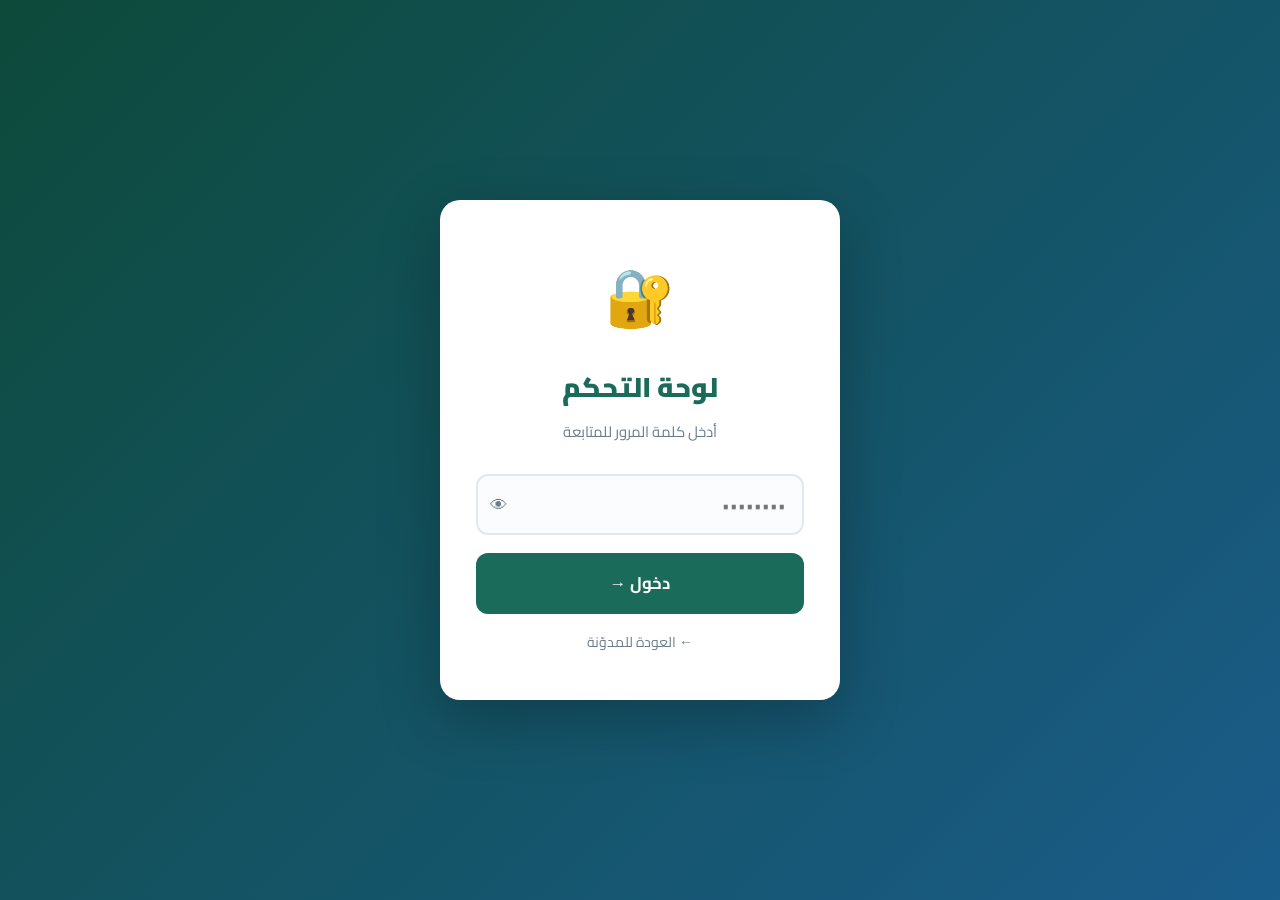
==== admin/index.html @ 7a1586ca "Add files via upload" ====
<!DOCTYPE html>
<html lang="ar" dir="rtl">
<head>
  <meta charset="UTF-8">
  <meta name="viewport" content="width=device-width,initial-scale=1">
  <title>لوحة التحكم — مدوّنتي</title>
  <link rel="stylesheet" href="../assets/style.css">
  <link rel="stylesheet" href="admin.css">
</head>
<body class="admin-body">

<!-- ══ LOGIN SCREEN ══════════════════════════════════════════════════════════ -->
<div class="login-screen" id="loginScreen">
  <div class="login-card">
    <div class="login-icon">🔐</div>
    <h2>لوحة التحكم</h2>
    <p>أدخل كلمة المرور للمتابعة</p>
    <div class="login-error" id="loginError"></div>
    <form onsubmit="doLogin(event)">
      <div class="input-wrap">
        <input type="password" id="passInput" placeholder="••••••••" autocomplete="current-password">
        <button type="button" class="eye-btn" onclick="togglePass()">👁</button>
      </div>
      <button type="submit" class="btn-login">دخول →</button>
    </form>
    <a href="../index.html" class="back-link">← العودة للمدوّنة</a>
  </div>
</div>

<!-- ══ DASHBOARD ═════════════════════════════════════════════════════════════ -->
<div class="dashboard" id="dashboard" style="display:none">

  <nav class="admin-nav">
    <a href="../index.html" class="logo">📝 مدوّنتي</a>
    <div class="admin-nav-center">لوحة التحكم</div>
    <div class="admin-nav-actions">
      <button class="btn-new" onclick="openModal()">+ مقال جديد</button>
      <button class="btn-logout" onclick="doLogout()">خروج 🚪</button>
    </div>
  </nav>

  <div class="admin-container">

    <!-- Stats -->
    <div class="stats-row" id="statsRow"></div>

    <!-- Search -->
    <div class="admin-toolbar">
      <input type="text" id="adminSearch" placeholder="🔍 ابحث في المقالات..."
             oninput="renderTable()" class="admin-search">
      <select id="tagFilter" onchange="renderTable()" class="admin-select">
        <option value="">كل الوسوم</option>
      </select>
    </div>

    <!-- Table -->
    <div class="table-wrap">
      <table class="posts-table">
        <thead>
          <tr>
            <th>المقال</th>
            <th>الوسوم</th>
            <th>التاريخ</th>
            <th>وقت القراءة</th>
            <th>إجراءات</th>
          </tr>
        </thead>
        <tbody id="postsTableBody"></tbody>
      </table>
    </div>

    <!-- Export section -->
    <div class="export-section">
      <h3>📤 تصدير للنشر على GitHub</h3>
      <p>بعد إضافة أو تعديل المقالات، اضغط لتنزيل الملفات المحدّثة ورفعها على GitHub.</p>
      <div class="export-btns">
        <button class="btn-export" onclick="exportPostsJS()">
          ⬇️ تنزيل posts.js
        </button>
        <button class="btn-export secondary" onclick="exportAllHTML()">
          ⬇️ تنزيل جميع صفحات المقالات (HTML)
        </button>
      </div>
      <div class="export-hint">
        💡 <strong>posts.js</strong> → ضعه في <code>assets/</code> | 
        <strong>ملفات HTML</strong> → ضعها في مجلد <code>posts/</code>
      </div>
    </div>

  </div>
</div>

<!-- ══ MODAL: ADD / EDIT ══════════════════════════════════════════════════════ -->
<div class="modal-overlay" id="modalOverlay" onclick="closeModalOutside(event)">
  <div class="modal" id="modal">
    <div class="modal-header">
      <h2 id="modalTitle">مقال جديد</h2>
      <button class="modal-close" onclick="closeModal()">✕</button>
    </div>
    <div class="modal-body">
      <input type="hidden" id="editSlug">

      <div class="form-row">
        <div class="form-group full">
          <label>عنوان المقال <span class="req">*</span></label>
          <input type="text" id="fTitle" placeholder="اكتب عنواناً جذاباً...">
        </div>
      </div>

      <div class="form-row two-col">
        <div class="form-group">
          <label>Slug (رابط المقال) <span class="req">*</span></label>
          <input type="text" id="fSlug" placeholder="my-post-slug" dir="ltr">
          <small>أحرف إنجليزية وشرطات فقط</small>
        </div>
        <div class="form-group">
          <label>الكاتب</label>
          <input type="text" id="fAuthor" placeholder="اسم الكاتب">
        </div>
      </div>

      <div class="form-row two-col">
        <div class="form-group">
          <label>التاريخ <span class="req">*</span></label>
          <input type="date" id="fDate" dir="ltr">
        </div>
        <div class="form-group">
          <label>وقت القراءة (دقائق)</label>
          <input type="number" id="fReadTime" min="1" max="60" value="5" dir="ltr">
        </div>
      </div>

      <div class="form-row two-col">
        <div class="form-group">
          <label>الوسوم (افصل بفاصلة)</label>
          <input type="text" id="fTags" placeholder="تقنية, PHP, تطوير">
        </div>
        <div class="form-group">
          <label>الإيموجي</label>
          <input type="text" id="fEmoji" placeholder="🚀" maxlength="4">
        </div>
      </div>

      <div class="form-row">
        <div class="form-group full">
          <label>مقتطف المقال <span class="req">*</span></label>
          <textarea id="fExcerpt" rows="2" placeholder="وصف مختصر يظهر في بطاقة المقال..."></textarea>
        </div>
      </div>

      <div class="form-row">
        <div class="form-group full">
          <label>محتوى المقال (HTML) <span class="req">*</span></label>
          <div class="editor-toolbar">
            <button type="button" onclick="ins('h2')">H2</button>
            <button type="button" onclick="ins('h3')">H3</button>
            <button type="button" onclick="ins('p')">فقرة</button>
            <button type="button" onclick="ins('b')"><b>B</b></button>
            <button type="button" onclick="ins('code')">كود</button>
            <button type="button" onclick="ins('pre')">بلوك كود</button>
            <button type="button" onclick="ins('ul')">قائمة</button>
            <button type="button" onclick="ins('bq')">اقتباس</button>
            <button type="button" onclick="ins('a')">رابط</button>
            <button type="button" onclick="togglePreview()">👁 معاينة</button>
          </div>
          <div class="editor-split" id="editorSplit">
            <textarea id="fContent" rows="14"
              placeholder="<h2>عنوان</h2>&#10;<p>نص الفقرة...</p>"
              oninput="livePreview()"></textarea>
            <div class="preview-pane post-content" id="livePreviewPane" style="display:none"></div>
          </div>
        </div>
      </div>

    </div>
    <div class="modal-footer">
      <button class="btn-cancel" onclick="closeModal()">إلغاء</button>
      <button class="btn-save" onclick="savePost()">💾 حفظ المقال</button>
    </div>
  </div>
</div>

<!-- ══ DELETE CONFIRM ════════════════════════════════════════════════════════ -->
<div class="modal-overlay" id="deleteOverlay" onclick="closeDelete(event)">
  <div class="modal small-modal">
    <div class="modal-header">
      <h2>تأكيد الحذف</h2>
      <button class="modal-close" onclick="closeDelete()">✕</button>
    </div>
    <div class="modal-body" style="text-align:center;padding:2rem">
      <div style="font-size:3.5rem;margin-bottom:1rem">🗑️</div>
      <p>هل أنت متأكد من حذف المقال؟</p>
      <p id="deletePostTitle" style="font-weight:700;margin-top:.5rem;color:var(--primary)"></p>
      <p style="color:var(--muted);font-size:.9rem;margin-top:.5rem">لا يمكن التراجع عن هذا الإجراء</p>
    </div>
    <div class="modal-footer">
      <button class="btn-cancel" onclick="closeDelete()">إلغاء</button>
      <button class="btn-delete-confirm" onclick="confirmDelete()">نعم، احذف</button>
    </div>
  </div>
</div>

<!-- ══ CHANGE PASSWORD MODAL ════════════════════════════════════════════════ -->
<div class="modal-overlay" id="pwdOverlay" onclick="closePwdModal(event)">
  <div class="modal small-modal">
    <div class="modal-header">
      <h2>🔑 تغيير كلمة المرور</h2>
      <button class="modal-close" onclick="closePwdModal()">✕</button>
    </div>
    <div class="modal-body" style="padding:1.5rem">
      <div class="form-group full" style="margin-bottom:1.2rem">
        <label>كلمة المرور الجديدة</label>
        <div class="input-wrap">
          <input type="password" id="newPwd1" placeholder="••••••••">
          <button type="button" class="eye-btn" onclick="togglePwd('newPwd1')">👁</button>
        </div>
      </div>
      <div class="form-group full">
        <label>تأكيد كلمة المرور</label>
        <div class="input-wrap">
          <input type="password" id="newPwd2" placeholder="••••••••">
          <button type="button" class="eye-btn" onclick="togglePwd('newPwd2')">👁</button>
        </div>
      </div>
      <div class="login-error" id="pwdError" style="margin-top:1rem"></div>
    </div>
    <div class="modal-footer">
      <button class="btn-cancel" onclick="closePwdModal()">إلغاء</button>
      <button class="btn-save" onclick="changePwd()">💾 حفظ</button>
    </div>
  </div>
</div>

<script src="../assets/posts.js"></script>
<script src="admin.js"></script>
</body>
</html>
---- assets/style.css ----
@import url('https://fonts.googleapis.com/css2?family=Cairo:wght@300;400;600;700;900&family=Tajawal:wght@300;400;500;700&display=swap');

:root {
  --primary:    #1a6b5a;
  --primary-dk: #0d4a3a;
  --primary-lt: #e8f5f1;
  --accent:     #e8a04b;
  --accent-lt:  #fff8ef;
  --text:       #1e2a35;
  --muted:      #6b7c8d;
  --border:     #e2e8ef;
  --bg:         #f7f9fc;
  --card:       #ffffff;
  --radius:     16px;
  --shadow:     0 4px 24px rgba(0,0,0,.07);
  --shadow-lg:  0 12px 40px rgba(0,0,0,.12);
  --font:       'Cairo', 'Tajawal', sans-serif;
}

*, *::before, *::after { box-sizing:border-box; margin:0; padding:0; }
html { direction:rtl; scroll-behavior:smooth; }

body {
  font-family: var(--font);
  background: var(--bg);
  color: var(--text);
  line-height: 1.9;
  font-size: 17px;
}

/* ── NAV ── */
nav {
  background: var(--primary-dk);
  padding: 0 2rem;
  display: flex;
  align-items: center;
  justify-content: space-between;
  height: 66px;
  position: sticky; top:0; z-index:200;
  box-shadow: 0 2px 16px rgba(0,0,0,.2);
}
.logo {
  color:#fff; font-size:1.4rem; font-weight:900;
  text-decoration:none; letter-spacing:-.5px;
}
.nav-links a {
  color:rgba(255,255,255,.8); text-decoration:none;
  margin-right:1.5rem; font-size:.95rem;
  transition:color .2s;
}
.nav-links a:hover,
.nav-links a.active { color: var(--accent); }
.menu-btn {
  display:none; background:none; border:none;
  color:#fff; font-size:1.5rem; cursor:pointer;
}

/* ── MOBILE MENU ── */
.mobile-menu {
  display:none; flex-direction:column;
  background:var(--primary-dk); padding:1rem 2rem;
  position:sticky; top:66px; z-index:199;
}
.mobile-menu.open { display:flex; }
.mobile-menu a { color:rgba(255,255,255,.85); padding:.6rem 0; text-decoration:none; border-bottom:1px solid rgba(255,255,255,.1); }

@media(max-width:640px){
  .menu-btn { display:block; }
  .nav-links { display:none; }
}

/* ── HERO ── */
.hero {
  position:relative; overflow:hidden;
  background: linear-gradient(135deg, var(--primary-dk) 0%, #1a5c8a 100%);
  color:#fff; padding: 6rem 2rem 5rem;
  text-align:center;
}
.hero-inner { position:relative; z-index:2; }
.hero-badge {
  display:inline-block;
  background:rgba(255,255,255,.15);
  backdrop-filter:blur(8px);
  border:1px solid rgba(255,255,255,.25);
  padding:.35rem 1.1rem; border-radius:40px;
  font-size:.88rem; margin-bottom:1.25rem;
  letter-spacing:.5px;
}
.hero h1 { font-size:2.8rem; font-weight:900; margin-bottom:.75rem; line-height:1.3; }
.hero p  { font-size:1.15rem; opacity:.85; margin-bottom:2rem; }
.hero-search {
  max-width:480px; margin:0 auto;
  position:relative;
}
.hero-search input {
  width:100%; padding:1rem 1.5rem;
  border:none; border-radius:40px;
  font-family:var(--font); font-size:1rem;
  background:rgba(255,255,255,.95);
  color:var(--text); direction:rtl;
  box-shadow: 0 8px 32px rgba(0,0,0,.15);
  outline:none;
  transition: box-shadow .2s;
}
.hero-search input:focus { box-shadow: 0 8px 32px rgba(0,0,0,.25); }

/* animated bg shapes */
.hero-shapes .shape {
  position:absolute; border-radius:50%;
  background:rgba(255,255,255,.06);
  animation: float 8s ease-in-out infinite;
}
.shape.s1 { width:300px;height:300px; top:-80px; left:-60px; animation-delay:0s; }
.shape.s2 { width:200px;height:200px; bottom:-60px; right:10%; animation-delay:3s; }
.shape.s3 { width:150px;height:150px; top:30%; right:-40px; animation-delay:5s; }
@keyframes float {
  0%,100%{ transform:translateY(0) scale(1); }
  50%    { transform:translateY(-20px) scale(1.05); }
}

/* ── PAGE HERO ── */
.page-hero {
  background:linear-gradient(135deg, var(--primary-dk) 0%, #1a5c8a 100%);
  color:#fff; padding:3.5rem 2rem;
  text-align:center;
}
.page-hero h1 { font-size:2.2rem; font-weight:900; margin-bottom:.4rem; }
.page-hero p  { opacity:.8; }

/* ── CONTAINER ── */
.container { max-width:960px; margin:0 auto; padding:2.5rem 1.5rem; }

/* ── SECTION HEADER ── */
.section-header {
  display:flex; align-items:flex-start; flex-direction:column;
  gap:1rem; margin-bottom:2rem;
}
.section-header h2 { font-size:1.6rem; font-weight:900; color:var(--text); }

/* ── TAGS FILTER ── */
.tags-filter { display:flex; flex-wrap:wrap; gap:.5rem; }
.tag-btn {
  padding:.35rem 1rem; border-radius:30px;
  border:2px solid var(--border); background:var(--card);
  font-family:var(--font); font-size:.85rem;
  cursor:pointer; color:var(--muted);
  transition: all .2s;
}
.tag-btn:hover { border-color:var(--primary); color:var(--primary); }
.tag-btn.active { background:var(--primary); border-color:var(--primary); color:#fff; }

/* ── POSTS GRID ── */
.posts-grid {
  display:grid;
  grid-template-columns: repeat(auto-fill, minmax(290px, 1fr));
  gap:1.75rem;
}

/* ── CARD ── */
.card {
  background:var(--card); border-radius:var(--radius);
  box-shadow:var(--shadow); overflow:hidden;
  display:flex; flex-direction:column;
  transition: transform .28s, box-shadow .28s;
  border:1px solid var(--border);
}
.card:hover { transform:translateY(-6px); box-shadow:var(--shadow-lg); }
.card-emoji {
  font-size:3.5rem; padding:1.75rem;
  background:linear-gradient(135deg, var(--primary-lt), #ddf0ff);
  text-align:center;
}
.card-body { padding:1.4rem; flex:1; display:flex; flex-direction:column; }
.card-tags { display:flex; flex-wrap:wrap; gap:.4rem; margin-bottom:.75rem; }
.tag {
  background:var(--primary-lt); color:var(--primary);
  padding:.18rem .65rem; border-radius:20px;
  font-size:.78rem; font-weight:600;
}
.card h2 { font-size:1.15rem; font-weight:700; margin-bottom:.6rem; line-height:1.5; }
.card h2 a { color:var(--text); text-decoration:none; }
.card h2 a:hover { color:var(--primary); }
.excerpt { color:var(--muted); font-size:.9rem; flex:1; line-height:1.7; }
.card-footer {
  display:flex; align-items:center; justify-content:space-between;
  margin-top:1.1rem; padding-top:1rem;
  border-top:1px solid var(--border);
}
.card-meta { display:flex; flex-direction:column; gap:.2rem; font-size:.78rem; color:var(--muted); }
.read-more {
  display:inline-block; padding:.45rem 1.1rem;
  background:var(--primary); color:#fff;
  border-radius:30px; text-decoration:none;
  font-size:.85rem; font-weight:700;
  transition:background .2s;
  white-space:nowrap;
}
.read-more:hover { background:var(--primary-dk); }

/* ── NO RESULTS ── */
.no-results { text-align:center; padding:4rem 2rem; color:var(--muted); }
.no-results span { font-size:3rem; display:block; margin-bottom:.75rem; }

/* ── ABOUT PAGE ── */
.about-card {
  background:var(--card); border-radius:var(--radius);
  padding:2.5rem; box-shadow:var(--shadow); text-align:center;
}
.about-avatar { font-size:5rem; margin-bottom:1rem; }
.about-card h2 { font-size:1.6rem; margin-bottom:.75rem; }
.about-card p  { color:var(--muted); max-width:500px; margin:0 auto 1.5rem; }
.about-stats { display:grid; grid-template-columns:repeat(3,1fr); gap:1rem; margin-top:1.5rem; }
.stat { background:var(--bg); border-radius:12px; padding:1rem; }
.stat .num { display:block; font-size:1.8rem; font-weight:900; color:var(--primary); }
.btn-primary {
  display:inline-block; padding:.8rem 2rem;
  background:var(--primary); color:#fff;
  border-radius:30px; text-decoration:none;
  font-weight:700; font-size:1rem;
  transition:background .2s;
}
.btn-primary:hover { background:var(--primary-dk); }

/* ── ARCHIVE ── */
.archive-year { margin-bottom:2.5rem; }
.archive-year h2 {
  font-size:1.5rem; font-weight:900; color:var(--primary);
  padding-bottom:.5rem; border-bottom:2px solid var(--primary-lt);
  margin-bottom:1rem;
}
.archive-list { list-style:none; }
.archive-list li {
  display:flex; align-items:center; gap:1rem;
  padding:.85rem 1.25rem; border-radius:10px;
  transition:background .2s;
}
.archive-list li:hover { background:var(--primary-lt); }
.arch-date { color:var(--muted); font-size:.85rem; min-width:140px; }
.archive-list a { color:var(--text); text-decoration:none; flex:1; font-weight:600; }
.archive-list a:hover { color:var(--primary); }
.arch-tag {
  background:var(--primary-lt); color:var(--primary);
  padding:.15rem .65rem; border-radius:20px; font-size:.78rem;
}

/* ── POST PAGE ── */
.post-hero {
  background:linear-gradient(135deg, var(--primary-dk), #1a5c8a);
  color:#fff; padding:4rem 2rem 3rem;
  text-align:right;
}
.post-hero-inner { max-width:760px; margin:0 auto; }
.post-hero .post-tags { margin-bottom:1rem; display:flex; gap:.5rem; flex-wrap:wrap; }
.post-hero .tag { background:rgba(255,255,255,.2); color:#fff; }
.post-hero h1 { font-size:2.2rem; font-weight:900; line-height:1.4; margin-bottom:1rem; }
.post-hero .post-meta { display:flex; gap:1.25rem; opacity:.8; font-size:.9rem; flex-wrap:wrap; }

.post-content {
  background:var(--card); border-radius:var(--radius);
  padding:2.5rem; box-shadow:var(--shadow);
  direction:rtl; text-align:right;
  max-width:760px; margin:2rem auto;
}
.post-content h1,.post-content h2,.post-content h3 {
  color:var(--primary); margin:2rem 0 .75rem; line-height:1.4;
}
.post-content h1 { font-size:1.9rem; border-bottom:2px solid var(--primary-lt); padding-bottom:.4rem; }
.post-content h2 { font-size:1.5rem; }
.post-content h3 { font-size:1.2rem; }
.post-content p  { margin-bottom:1.2rem; }
.post-content a  { color:var(--primary); }
.post-content ul,.post-content ol { margin:1rem 0 1.2rem 0; padding-right:1.5rem; }
.post-content li { margin-bottom:.45rem; }
.post-content blockquote {
  border-right:4px solid var(--accent); border-left:none;
  margin:1.5rem 0; padding:1rem 1.25rem;
  background:var(--accent-lt); border-radius:0 10px 10px 0;
  color:var(--muted); font-style:italic;
}
.post-content code {
  background:#f0f4f8; padding:.15rem .45rem;
  border-radius:5px; font-size:.88rem;
  font-family:'Courier New',monospace;
  direction:ltr; unicode-bidi:embed;
}
.post-content pre {
  background:#1e2a35; color:#e8f5f1;
  padding:1.5rem; border-radius:var(--radius);
  overflow-x:auto; direction:ltr; text-align:left;
  margin:1.5rem 0; font-size:.9rem;
}
.post-content pre code { background:none; color:inherit; padding:0; }
.post-content table { width:100%; border-collapse:collapse; margin:1.5rem 0; }
.post-content th { background:var(--primary); color:#fff; padding:.75rem 1rem; text-align:right; }
.post-content td { padding:.65rem 1rem; border-bottom:1px solid var(--border); }
.post-content tr:hover td { background:var(--primary-lt); }
.post-content img { max-width:100%; border-radius:10px; margin:1rem 0; }
.post-content hr { border:none; border-top:2px solid var(--border); margin:2rem 0; }

.post-nav {
  max-width:760px; margin:0 auto 2rem;
  display:flex; justify-content:space-between; flex-wrap:wrap; gap:1rem;
}
.post-nav a {
  color:var(--primary); text-decoration:none;
  font-weight:600; font-size:.95rem;
}

/* ── FOOTER ── */
footer {
  background:var(--primary-dk); color:rgba(255,255,255,.75);
  padding:2.5rem 2rem; text-align:center;
  margin-top:4rem;
}
.footer-inner { max-width:960px; margin:0 auto; }
.footer-logo { font-size:1.4rem; font-weight:900; color:#fff; margin-bottom:.5rem; }
.footer-links { display:flex; justify-content:center; gap:1.5rem; margin:1rem 0; }
.footer-links a { color:rgba(255,255,255,.7); text-decoration:none; }
.footer-links a:hover { color:var(--accent); }
.copy { font-size:.85rem; margin-top:.5rem; opacity:.6; }
---- admin/admin.css ----
@import url('https://fonts.googleapis.com/css2?family=Cairo:wght@300;400;600;700;900&display=swap');

:root {
  --primary:#1a6b5a; --primary-dk:#0d4a3a; --primary-lt:#e8f5f1;
  --accent:#e8a04b;  --text:#1e2a35; --muted:#6b7c8d;
  --border:#e2e8ef;  --bg:#f0f4f8;   --card:#fff;
  --danger:#e74c3c;  --danger-lt:#fdecea;
  --radius:14px; --shadow:0 4px 24px rgba(0,0,0,.08);
  --font:'Cairo',sans-serif;
}
*,*::before,*::after{box-sizing:border-box;margin:0;padding:0}
html{direction:rtl}
body{font-family:var(--font);background:var(--bg);color:var(--text);font-size:16px}

/* ── LOGIN ── */
.login-screen{
  min-height:100vh;display:flex;align-items:center;justify-content:center;
  background:linear-gradient(135deg,var(--primary-dk) 0%,#1a5c8a 100%);
}
.login-card{
  background:var(--card);border-radius:20px;padding:2.75rem 2.25rem;
  width:100%;max-width:400px;text-align:center;
  box-shadow:0 20px 60px rgba(0,0,0,.25);
}
.login-icon{font-size:3.5rem;margin-bottom:.75rem}
.login-card h2{font-size:1.7rem;font-weight:900;color:var(--primary);margin-bottom:.25rem}
.login-card p{color:var(--muted);font-size:.93rem;margin-bottom:1.75rem}
.input-wrap{position:relative;margin-bottom:1.1rem}
.input-wrap input{
  width:100%;padding:.85rem 1rem;
  border:2px solid var(--border);border-radius:12px;
  font-family:var(--font);font-size:1rem;direction:rtl;
  background:#fafcfe;transition:border-color .2s;
}
.input-wrap input:focus{border-color:var(--primary);outline:none}
.eye-btn{
  position:absolute;left:.9rem;top:50%;transform:translateY(-50%);
  background:none;border:none;cursor:pointer;font-size:1.1rem;color:var(--muted)
}
.btn-login{
  width:100%;padding:.9rem;background:var(--primary);color:#fff;
  border:none;border-radius:12px;font-family:var(--font);
  font-size:1.05rem;font-weight:700;cursor:pointer;
  transition:background .2s;margin-bottom:.75rem;
}
.btn-login:hover{background:var(--primary-dk)}
.back-link{color:var(--muted);font-size:.88rem;text-decoration:none}
.back-link:hover{color:var(--primary)}
.login-error{
  background:var(--danger-lt);color:var(--danger);
  padding:.6rem 1rem;border-radius:8px;font-size:.88rem;
  margin-bottom:1rem;display:none;
}
.login-error.show{display:block}

/* ── ADMIN NAV ── */
.admin-nav{
  background:var(--primary-dk);padding:0 2rem;
  display:flex;align-items:center;justify-content:space-between;
  height:64px;position:sticky;top:0;z-index:100;
  box-shadow:0 2px 16px rgba(0,0,0,.2);
}
.admin-nav .logo{color:#fff;font-size:1.35rem;font-weight:900;text-decoration:none}
.admin-nav-center{color:rgba(255,255,255,.6);font-size:.9rem}
.admin-nav-actions{display:flex;gap:.75rem;align-items:center}
.btn-new{
  background:var(--accent);color:#fff;border:none;
  padding:.5rem 1.25rem;border-radius:30px;
  font-family:var(--font);font-size:.9rem;font-weight:700;cursor:pointer;
  transition:background .2s;
}
.btn-new:hover{background:#d4903d}
.btn-logout{
  background:rgba(255,255,255,.12);color:rgba(255,255,255,.8);
  border:1px solid rgba(255,255,255,.2);
  padding:.5rem 1.1rem;border-radius:30px;
  font-family:var(--font);font-size:.88rem;cursor:pointer;
  transition:all .2s;
}
.btn-logout:hover{background:rgba(255,255,255,.2)}

/* ── CONTAINER ── */
.admin-container{max-width:1100px;margin:0 auto;padding:2rem 1.5rem}

/* ── STATS ── */
.stats-row{display:grid;grid-template-columns:repeat(4,1fr);gap:1rem;margin-bottom:2rem}
.stat-card{
  background:var(--card);border-radius:var(--radius);padding:1.4rem;
  box-shadow:var(--shadow);text-align:center;
}
.stat-card .ico{font-size:2rem;margin-bottom:.4rem}
.stat-card .num{font-size:2.2rem;font-weight:900;color:var(--primary);line-height:1}
.stat-card .lbl{color:var(--muted);font-size:.85rem;margin-top:.3rem}

/* ── TOOLBAR ── */
.admin-toolbar{display:flex;gap:1rem;margin-bottom:1.5rem;flex-wrap:wrap}
.admin-search,.admin-select{
  padding:.7rem 1rem;border:2px solid var(--border);border-radius:10px;
  font-family:var(--font);font-size:.95rem;background:var(--card);
  direction:rtl;flex:1;min-width:180px;transition:border-color .2s;
}
.admin-search:focus,.admin-select:focus{border-color:var(--primary);outline:none}

/* ── TABLE ── */
.table-wrap{background:var(--card);border-radius:var(--radius);box-shadow:var(--shadow);overflow:hidden;margin-bottom:2rem}
.posts-table{width:100%;border-collapse:collapse}
.posts-table th{
  background:var(--primary);color:#fff;
  padding:.9rem 1.25rem;text-align:right;font-size:.9rem;font-weight:700;
}
.posts-table td{padding:.85rem 1.25rem;border-bottom:1px solid var(--border);vertical-align:middle}
.posts-table tr:last-child td{border:none}
.posts-table tr:hover td{background:var(--primary-lt)}
.post-title-cell{font-weight:700;font-size:.98rem}
.post-excerpt-cell{color:var(--muted);font-size:.82rem;margin-top:.2rem}
.tag-chip{
  display:inline-block;background:var(--primary-lt);color:var(--primary);
  padding:.18rem .6rem;border-radius:20px;font-size:.77rem;font-weight:600;margin:.1rem .1rem;
}
.btn-edit,.btn-del,.btn-view{
  padding:.38rem .85rem;border-radius:8px;border:none;
  font-family:var(--font);font-size:.82rem;cursor:pointer;font-weight:600;
  transition:all .2s;
}
.btn-edit{background:var(--primary-lt);color:var(--primary)}
.btn-edit:hover{background:var(--primary);color:#fff}
.btn-del{background:var(--danger-lt);color:var(--danger)}
.btn-del:hover{background:var(--danger);color:#fff}
.btn-view{background:#e8f0fe;color:#1a6b8a}
.btn-view:hover{background:#1a6b8a;color:#fff}
.actions-cell{display:flex;gap:.5rem;flex-wrap:wrap}
.empty-table{text-align:center;padding:3rem;color:var(--muted)}
.empty-table span{font-size:2.5rem;display:block;margin-bottom:.5rem}

/* ── EXPORT ── */
.export-section{
  background:var(--card);border-radius:var(--radius);
  padding:1.75rem;box-shadow:var(--shadow);
}
.export-section h3{font-size:1.1rem;margin-bottom:.4rem}
.export-section p{color:var(--muted);font-size:.9rem;margin-bottom:1.25rem}
.export-btns{display:flex;gap:1rem;flex-wrap:wrap;margin-bottom:1rem}
.btn-export{
  padding:.75rem 1.5rem;background:var(--primary);color:#fff;
  border:none;border-radius:10px;font-family:var(--font);
  font-size:.95rem;font-weight:700;cursor:pointer;transition:background .2s;
}
.btn-export:hover{background:var(--primary-dk)}
.btn-export.secondary{background:#f0f4f8;color:var(--text)}
.btn-export.secondary:hover{background:var(--border)}
.export-hint{
  background:var(--primary-lt);color:var(--primary);
  padding:.75rem 1rem;border-radius:8px;font-size:.88rem;
}
.export-hint code{
  background:rgba(26,107,90,.15);padding:.1rem .4rem;border-radius:4px;
  font-size:.85rem;
}

/* ── MODAL ── */
.modal-overlay{
  position:fixed;inset:0;background:rgba(0,0,0,.55);
  backdrop-filter:blur(4px);z-index:1000;
  display:none;align-items:center;justify-content:center;padding:1rem;
}
.modal-overlay.open{display:flex}
.modal{
  background:var(--card);border-radius:20px;width:100%;max-width:780px;
  max-height:92vh;overflow-y:auto;box-shadow:0 20px 60px rgba(0,0,0,.25);
  display:flex;flex-direction:column;
}
.small-modal{max-width:440px}
.modal-header{
  display:flex;align-items:center;justify-content:space-between;
  padding:1.5rem 1.75rem;border-bottom:1px solid var(--border);
  position:sticky;top:0;background:var(--card);z-index:2;
}
.modal-header h2{font-size:1.25rem;font-weight:900}
.modal-close{
  background:var(--bg);border:none;border-radius:50%;
  width:34px;height:34px;cursor:pointer;font-size:1rem;
  transition:background .2s;
}
.modal-close:hover{background:var(--border)}
.modal-body{padding:1.5rem 1.75rem;flex:1}
.modal-footer{
  display:flex;justify-content:flex-start;gap:.75rem;
  padding:1.25rem 1.75rem;border-top:1px solid var(--border);
  position:sticky;bottom:0;background:var(--card);
}
.btn-cancel{
  padding:.7rem 1.5rem;background:var(--bg);color:var(--muted);
  border:2px solid var(--border);border-radius:10px;
  font-family:var(--font);font-size:.95rem;cursor:pointer;transition:all .2s;
}
.btn-cancel:hover{background:var(--border)}
.btn-save{
  padding:.7rem 1.75rem;background:var(--primary);color:#fff;
  border:none;border-radius:10px;font-family:var(--font);
  font-size:.95rem;font-weight:700;cursor:pointer;transition:background .2s;
}
.btn-save:hover{background:var(--primary-dk)}
.btn-delete-confirm{
  padding:.7rem 1.75rem;background:var(--danger);color:#fff;
  border:none;border-radius:10px;font-family:var(--font);
  font-size:.95rem;font-weight:700;cursor:pointer;
}

/* ── FORM ── */
.form-row{margin-bottom:1.1rem}
.form-row.two-col{display:grid;grid-template-columns:1fr 1fr;gap:1rem}
.form-group label{display:block;font-weight:600;font-size:.9rem;margin-bottom:.35rem}
.form-group input,.form-group textarea,.form-group select{
  width:100%;padding:.7rem 1rem;
  border:2px solid var(--border);border-radius:10px;
  font-family:var(--font);font-size:.95rem;direction:rtl;
  background:#fafcfe;transition:border-color .2s;resize:vertical;
}
.form-group input:focus,.form-group textarea:focus{border-color:var(--primary);outline:none}
.form-group input[dir=ltr],.form-group input[type=date],.form-group input[type=number]{direction:ltr;text-align:left}
.form-group small{color:var(--muted);font-size:.8rem;margin-top:.25rem;display:block}
.req{color:var(--danger)}
.full{grid-column:1/-1}

/* ── EDITOR ── */
.editor-toolbar{
  display:flex;flex-wrap:wrap;gap:.4rem;
  padding:.6rem;background:var(--bg);
  border:2px solid var(--border);border-bottom:none;
  border-radius:10px 10px 0 0;
}
.editor-toolbar button{
  padding:.3rem .7rem;background:var(--card);
  border:1px solid var(--border);border-radius:6px;
  font-family:var(--font);font-size:.82rem;cursor:pointer;
  transition:all .2s;
}
.editor-toolbar button:hover{background:var(--primary);color:#fff;border-color:var(--primary)}
.editor-split{display:flex;gap:0}
.editor-split textarea{
  flex:1;border-radius:0 0 10px 10px;border-top:none;
  min-height:260px;font-family:monospace;font-size:.9rem;
  direction:ltr;text-align:left;padding:1rem;
}
.preview-pane{
  flex:1;border:2px solid var(--border);border-right:none;
  border-radius:0 0 0 10px;padding:1rem;overflow-y:auto;
  min-height:260px;font-size:.92rem;
}

/* ── TOAST ── */
.toast{
  position:fixed;bottom:2rem;left:50%;transform:translateX(-50%) translateY(80px);
  background:var(--primary-dk);color:#fff;
  padding:.85rem 2rem;border-radius:40px;font-size:.95rem;
  box-shadow:0 8px 32px rgba(0,0,0,.2);z-index:9999;
  transition:transform .35s cubic-bezier(.34,1.56,.64,1);
  pointer-events:none;white-space:nowrap;
}
.toast.show{transform:translateX(-50%) translateY(0)}

@media(max-width:640px){
  .form-row.two-col{grid-template-columns:1fr}
  .stats-row{grid-template-columns:repeat(2,1fr)}
  .admin-nav-center{display:none}
}
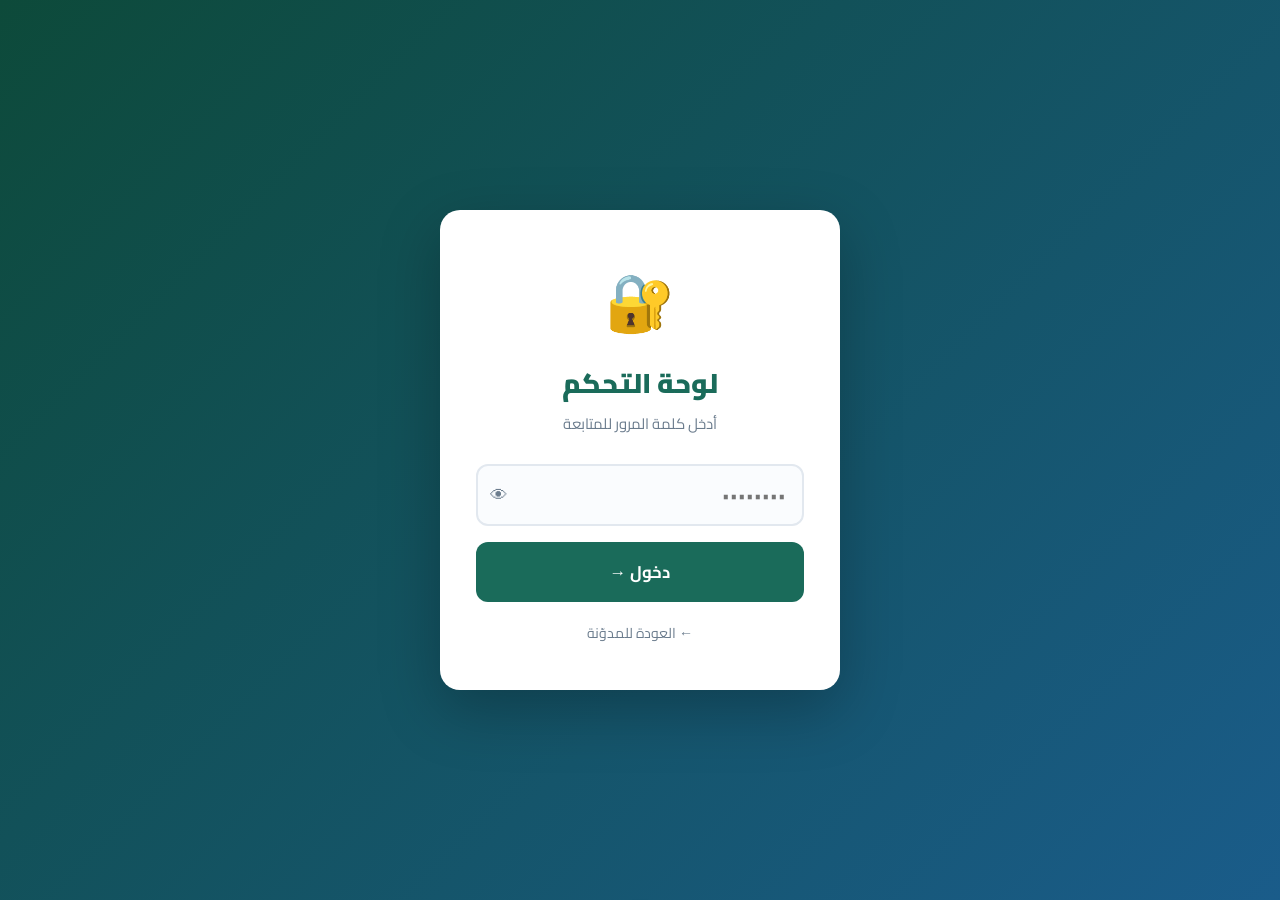
==== commit b3f880b1: "Add files via upload" ====
--- a/admin/index.html
+++ b/admin/index.html
@@ -3,36 +3,33 @@
 <head>
   <meta charset="UTF-8">
   <meta name="viewport" content="width=device-width,initial-scale=1">
-  <title>لوحة التحكم — مدوّنتي</title>
-  <link rel="stylesheet" href="../assets/style.css">
+  <title>لوحة التحكم</title>
   <link rel="stylesheet" href="admin.css">
 </head>
 <body class="admin-body">
 
-<!-- ══ LOGIN SCREEN ══════════════════════════════════════════════════════════ -->
+<!-- LOGIN -->
 <div class="login-screen" id="loginScreen">
   <div class="login-card">
     <div class="login-icon">🔐</div>
     <h2>لوحة التحكم</h2>
     <p>أدخل كلمة المرور للمتابعة</p>
     <div class="login-error" id="loginError"></div>
-    <form onsubmit="doLogin(event)">
-      <div class="input-wrap">
-        <input type="password" id="passInput" placeholder="••••••••" autocomplete="current-password">
-        <button type="button" class="eye-btn" onclick="togglePass()">👁</button>
-      </div>
-      <button type="submit" class="btn-login">دخول →</button>
-    </form>
+    <div class="input-wrap">
+      <input type="password" id="passInput" placeholder="••••••••" autocomplete="off">
+      <button type="button" class="eye-btn" onclick="togglePass()">👁</button>
+    </div>
+    <button class="btn-login" onclick="doLogin()">دخول →</button>
     <a href="../index.html" class="back-link">← العودة للمدوّنة</a>
   </div>
 </div>
 
-<!-- ══ DASHBOARD ═════════════════════════════════════════════════════════════ -->
+<!-- DASHBOARD -->
 <div class="dashboard" id="dashboard" style="display:none">
 
   <nav class="admin-nav">
     <a href="../index.html" class="logo">📝 مدوّنتي</a>
-    <div class="admin-nav-center">لوحة التحكم</div>
+    <span class="admin-nav-center">لوحة التحكم</span>
     <div class="admin-nav-actions">
       <button class="btn-new" onclick="openModal()">+ مقال جديد</button>
       <button class="btn-logout" onclick="doLogout()">خروج 🚪</button>
@@ -40,58 +37,43 @@
   </nav>
 
   <div class="admin-container">
-
-    <!-- Stats -->
     <div class="stats-row" id="statsRow"></div>
 
-    <!-- Search -->
     <div class="admin-toolbar">
-      <input type="text" id="adminSearch" placeholder="🔍 ابحث في المقالات..."
-             oninput="renderTable()" class="admin-search">
+      <input type="text" id="adminSearch" placeholder="🔍 ابحث في المقالات..." oninput="renderTable()" class="admin-search">
       <select id="tagFilter" onchange="renderTable()" class="admin-select">
         <option value="">كل الوسوم</option>
       </select>
     </div>
 
-    <!-- Table -->
     <div class="table-wrap">
       <table class="posts-table">
         <thead>
           <tr>
-            <th>المقال</th>
-            <th>الوسوم</th>
-            <th>التاريخ</th>
-            <th>وقت القراءة</th>
-            <th>إجراءات</th>
+            <th>المقال</th><th>الوسوم</th><th>التاريخ</th><th>إجراءات</th>
           </tr>
         </thead>
         <tbody id="postsTableBody"></tbody>
       </table>
     </div>
 
-    <!-- Export section -->
     <div class="export-section">
       <h3>📤 تصدير للنشر على GitHub</h3>
-      <p>بعد إضافة أو تعديل المقالات، اضغط لتنزيل الملفات المحدّثة ورفعها على GitHub.</p>
+      <p>بعد التعديل، نزّل الملفات وارفعها على GitHub.</p>
       <div class="export-btns">
-        <button class="btn-export" onclick="exportPostsJS()">
-          ⬇️ تنزيل posts.js
-        </button>
-        <button class="btn-export secondary" onclick="exportAllHTML()">
-          ⬇️ تنزيل جميع صفحات المقالات (HTML)
-        </button>
+        <button class="btn-export" onclick="exportPostsJS()">⬇️ تنزيل posts.js</button>
+        <button class="btn-export secondary" onclick="exportAllHTML()">⬇️ تنزيل صفحات المقالات (HTML)</button>
       </div>
       <div class="export-hint">
-        💡 <strong>posts.js</strong> → ضعه في <code>assets/</code> | 
-        <strong>ملفات HTML</strong> → ضعها في مجلد <code>posts/</code>
-      </div>
-    </div>
-
-  </div>
-</div>
-
-<!-- ══ MODAL: ADD / EDIT ══════════════════════════════════════════════════════ -->
-<div class="modal-overlay" id="modalOverlay" onclick="closeModalOutside(event)">
+        💡 <strong>posts.js</strong> → <code>assets/posts.js</code> &nbsp;|&nbsp;
+           <strong>ملفات HTML</strong> → <code>posts/</code>
+      </div>
+    </div>
+  </div>
+</div>
+
+<!-- MODAL: ADD / EDIT -->
+<div class="modal-overlay" id="modalOverlay">
   <div class="modal" id="modal">
     <div class="modal-header">
       <h2 id="modalTitle">مقال جديد</h2>
@@ -100,22 +82,20 @@
     <div class="modal-body">
       <input type="hidden" id="editSlug">
 
-      <div class="form-row">
-        <div class="form-group full">
-          <label>عنوان المقال <span class="req">*</span></label>
-          <input type="text" id="fTitle" placeholder="اكتب عنواناً جذاباً...">
-        </div>
+      <div class="form-group">
+        <label>عنوان المقال <span class="req">*</span></label>
+        <input type="text" id="fTitle" placeholder="اكتب عنواناً جذاباً..." oninput="autoSlug()">
       </div>
 
       <div class="form-row two-col">
         <div class="form-group">
           <label>Slug (رابط المقال) <span class="req">*</span></label>
-          <input type="text" id="fSlug" placeholder="my-post-slug" dir="ltr">
-          <small>أحرف إنجليزية وشرطات فقط</small>
+          <input type="text" id="fSlug" placeholder="my-post-slug" dir="ltr" oninput="this.dataset.manual=1">
+          <small>أحرف إنجليزية وأرقام وشرطات فقط</small>
         </div>
         <div class="form-group">
           <label>الكاتب</label>
-          <input type="text" id="fAuthor" placeholder="اسم الكاتب">
+          <input type="text" id="fAuthor" value="صاحب المدوّنة">
         </div>
       </div>
 
@@ -126,7 +106,7 @@
         </div>
         <div class="form-group">
           <label>وقت القراءة (دقائق)</label>
-          <input type="number" id="fReadTime" min="1" max="60" value="5" dir="ltr">
+          <input type="number" id="fReadTime" value="5" min="1" dir="ltr">
         </div>
       </div>
 
@@ -137,41 +117,35 @@
         </div>
         <div class="form-group">
           <label>الإيموجي</label>
-          <input type="text" id="fEmoji" placeholder="🚀" maxlength="4">
-        </div>
-      </div>
-
-      <div class="form-row">
-        <div class="form-group full">
-          <label>مقتطف المقال <span class="req">*</span></label>
-          <textarea id="fExcerpt" rows="2" placeholder="وصف مختصر يظهر في بطاقة المقال..."></textarea>
-        </div>
-      </div>
-
-      <div class="form-row">
-        <div class="form-group full">
-          <label>محتوى المقال (HTML) <span class="req">*</span></label>
-          <div class="editor-toolbar">
-            <button type="button" onclick="ins('h2')">H2</button>
-            <button type="button" onclick="ins('h3')">H3</button>
-            <button type="button" onclick="ins('p')">فقرة</button>
-            <button type="button" onclick="ins('b')"><b>B</b></button>
-            <button type="button" onclick="ins('code')">كود</button>
-            <button type="button" onclick="ins('pre')">بلوك كود</button>
-            <button type="button" onclick="ins('ul')">قائمة</button>
-            <button type="button" onclick="ins('bq')">اقتباس</button>
-            <button type="button" onclick="ins('a')">رابط</button>
-            <button type="button" onclick="togglePreview()">👁 معاينة</button>
-          </div>
-          <div class="editor-split" id="editorSplit">
-            <textarea id="fContent" rows="14"
-              placeholder="<h2>عنوان</h2>&#10;<p>نص الفقرة...</p>"
-              oninput="livePreview()"></textarea>
-            <div class="preview-pane post-content" id="livePreviewPane" style="display:none"></div>
-          </div>
-        </div>
-      </div>
-
+          <input type="text" id="fEmoji" placeholder="🚀" value="📄">
+        </div>
+      </div>
+
+      <div class="form-group">
+        <label>مقتطف قصير <span class="req">*</span></label>
+        <textarea id="fExcerpt" rows="2" placeholder="وصف مختصر يظهر في بطاقة المقال..."></textarea>
+      </div>
+
+      <div class="form-group">
+        <label>محتوى المقال (HTML) <span class="req">*</span></label>
+        <div class="editor-toolbar">
+          <button type="button" onclick="ins('h2')">H2</button>
+          <button type="button" onclick="ins('h3')">H3</button>
+          <button type="button" onclick="ins('p')">فقرة</button>
+          <button type="button" onclick="ins('b')"><b>B</b></button>
+          <button type="button" onclick="ins('code')">كود</button>
+          <button type="button" onclick="ins('pre')">بلوك كود</button>
+          <button type="button" onclick="ins('ul')">قائمة</button>
+          <button type="button" onclick="ins('bq')">اقتباس</button>
+          <button type="button" onclick="togglePreview()">👁 معاينة</button>
+        </div>
+        <div class="editor-split">
+          <textarea id="fContent" rows="14"
+            placeholder="<h2>عنوان</h2>&#10;<p>نص المقال...</p>"
+            oninput="livePreview()"></textarea>
+          <div class="preview-pane" id="livePreviewPane" style="display:none"></div>
+        </div>
+      </div>
     </div>
     <div class="modal-footer">
       <button class="btn-cancel" onclick="closeModal()">إلغاء</button>
@@ -180,18 +154,17 @@
   </div>
 </div>
 
-<!-- ══ DELETE CONFIRM ════════════════════════════════════════════════════════ -->
-<div class="modal-overlay" id="deleteOverlay" onclick="closeDelete(event)">
+<!-- DELETE CONFIRM -->
+<div class="modal-overlay" id="deleteOverlay">
   <div class="modal small-modal">
     <div class="modal-header">
       <h2>تأكيد الحذف</h2>
       <button class="modal-close" onclick="closeDelete()">✕</button>
     </div>
     <div class="modal-body" style="text-align:center;padding:2rem">
-      <div style="font-size:3.5rem;margin-bottom:1rem">🗑️</div>
+      <div style="font-size:3rem;margin-bottom:1rem">🗑️</div>
       <p>هل أنت متأكد من حذف المقال؟</p>
-      <p id="deletePostTitle" style="font-weight:700;margin-top:.5rem;color:var(--primary)"></p>
-      <p style="color:var(--muted);font-size:.9rem;margin-top:.5rem">لا يمكن التراجع عن هذا الإجراء</p>
+      <p id="deletePostTitle" style="font-weight:700;color:var(--primary);margin-top:.5rem"></p>
     </div>
     <div class="modal-footer">
       <button class="btn-cancel" onclick="closeDelete()">إلغاء</button>
@@ -200,38 +173,423 @@
   </div>
 </div>
 
-<!-- ══ CHANGE PASSWORD MODAL ════════════════════════════════════════════════ -->
-<div class="modal-overlay" id="pwdOverlay" onclick="closePwdModal(event)">
+<!-- CHANGE PASSWORD -->
+<div class="modal-overlay" id="pwdOverlay">
   <div class="modal small-modal">
     <div class="modal-header">
       <h2>🔑 تغيير كلمة المرور</h2>
-      <button class="modal-close" onclick="closePwdModal()">✕</button>
+      <button class="modal-close" onclick="document.getElementById('pwdOverlay').style.display='none'">✕</button>
     </div>
     <div class="modal-body" style="padding:1.5rem">
-      <div class="form-group full" style="margin-bottom:1.2rem">
+      <div class="form-group" style="margin-bottom:1rem">
         <label>كلمة المرور الجديدة</label>
-        <div class="input-wrap">
-          <input type="password" id="newPwd1" placeholder="••••••••">
-          <button type="button" class="eye-btn" onclick="togglePwd('newPwd1')">👁</button>
-        </div>
-      </div>
-      <div class="form-group full">
+        <div class="input-wrap"><input type="password" id="newPwd1" placeholder="••••••••">
+        <button type="button" class="eye-btn" onclick="togglePwd('newPwd1')">👁</button></div>
+      </div>
+      <div class="form-group">
         <label>تأكيد كلمة المرور</label>
-        <div class="input-wrap">
-          <input type="password" id="newPwd2" placeholder="••••••••">
-          <button type="button" class="eye-btn" onclick="togglePwd('newPwd2')">👁</button>
-        </div>
+        <div class="input-wrap"><input type="password" id="newPwd2" placeholder="••••••••">
+        <button type="button" class="eye-btn" onclick="togglePwd('newPwd2')">👁</button></div>
       </div>
       <div class="login-error" id="pwdError" style="margin-top:1rem"></div>
     </div>
     <div class="modal-footer">
-      <button class="btn-cancel" onclick="closePwdModal()">إلغاء</button>
+      <button class="btn-cancel" onclick="document.getElementById('pwdOverlay').style.display='none'">إلغاء</button>
       <button class="btn-save" onclick="changePwd()">💾 حفظ</button>
     </div>
   </div>
 </div>
 
-<script src="../assets/posts.js"></script>
-<script src="admin.js"></script>
+<div id="toastEl" class="toast"></div>
+
+<script>
+// ══ EMBEDDED DEFAULT POSTS (لا يحتاج posts.js خارجي) ══
+const DEFAULT_POSTS = [
+  {
+    slug:"welcome", title:"مرحباً في مدوّنتي العربية",
+    excerpt:"أولى مقالاتي في هذه المدوّنة، أشاركك فيها أفكاري وتجاربي.",
+    date:"2026-03-15", author:"صاحب المدوّنة", tags:["عام","مقدمة"], readTime:3, emoji:"👋",
+    content:"<h2>مرحباً بك 👋</h2><p>أهلاً وسهلاً في مدوّنتي العربية!</p>"
+  },
+  {
+    slug:"arabic-web-dev", title:"تطوير الويب للمواقع العربية",
+    excerpt:"كل ما تحتاج معرفته عن بناء مواقع عربية احترافية تدعم RTL.",
+    date:"2026-03-10", author:"صاحب المدوّنة", tags:["تقنية","تطوير ويب"], readTime:7, emoji:"🌐",
+    content:"<h2>مقدمة</h2><p>بناء مواقع عربية يختلف في عدة نقاط جوهرية.</p>"
+  }
+];
+
+// ══ CONFIG ══
+const STORAGE_KEY = 'blog_posts_v1';
+const HASH_KEY    = 'blog_admin_hash';
+const SESSION_KEY = 'blog_session';
+
+// كلمة المرور الافتراضية: admin
+// مشفّرة بـ djb2 (لا تحتاج crypto.subtle — تعمل في كل البيئات)
+const DEFAULT_HASH = '2087804311'; // hash of "admin"
+
+function djb2(str) {
+  let h = 5381;
+  for (let i = 0; i < str.length; i++)
+    h = (((h << 5) + h) + str.charCodeAt(i)) & 0xFFFFFFFF;
+  return (h >>> 0).toString();
+}
+
+function getHash()  { return localStorage.getItem(HASH_KEY) || DEFAULT_HASH; }
+function getPosts() {
+  try {
+    const s = localStorage.getItem(STORAGE_KEY);
+    return s ? JSON.parse(s) : [...DEFAULT_POSTS];
+  } catch(e) { return [...DEFAULT_POSTS]; }
+}
+function savePosts(arr) { localStorage.setItem(STORAGE_KEY, JSON.stringify(arr)); }
+
+// ══ TOAST ══
+function toast(msg, dur=2800) {
+  const t = document.getElementById('toastEl');
+  t.textContent = msg;
+  t.classList.add('show');
+  setTimeout(() => t.classList.remove('show'), dur);
+}
+
+// ══ AUTH ══
+function isLoggedIn() { return sessionStorage.getItem(SESSION_KEY) === '1'; }
+
+function doLogin() {
+  const pass = document.getElementById('passInput').value;
+  if (!pass) { showError('يرجى إدخال كلمة المرور'); return; }
+  const hash = djb2(pass);
+  if (hash === getHash()) {
+    sessionStorage.setItem(SESSION_KEY, '1');
+    document.getElementById('loginError').style.display = 'none';
+    showDashboard();
+  } else {
+    showError('⚠️ كلمة المرور غير صحيحة، حاول مجدداً.');
+    document.getElementById('passInput').value = '';
+    document.getElementById('passInput').focus();
+  }
+}
+
+// السماح بالضغط على Enter
+document.addEventListener('DOMContentLoaded', () => {
+  document.getElementById('passInput').addEventListener('keydown', e => {
+    if (e.key === 'Enter') doLogin();
+  });
+  if (isLoggedIn()) showDashboard();
+  document.getElementById('fDate').value = new Date().toISOString().split('T')[0];
+});
+
+function showError(msg) {
+  const el = document.getElementById('loginError');
+  el.textContent = msg;
+  el.style.display = 'block';
+}
+
+function doLogout() {
+  sessionStorage.removeItem(SESSION_KEY);
+  document.getElementById('dashboard').style.display = 'none';
+  document.getElementById('loginScreen').style.display = '';
+}
+
+function togglePass() {
+  const i = document.getElementById('passInput');
+  i.type = i.type === 'password' ? 'text' : 'password';
+}
+function togglePwd(id) {
+  const i = document.getElementById(id);
+  i.type = i.type === 'password' ? 'text' : 'password';
+}
+
+function showDashboard() {
+  document.getElementById('loginScreen').style.display = 'none';
+  document.getElementById('dashboard').style.display = '';
+  renderStats();
+  renderTagFilter();
+  renderTable();
+}
+
+// ══ CHANGE PASSWORD ══
+function changePwd() {
+  const p1 = document.getElementById('newPwd1').value;
+  const p2 = document.getElementById('newPwd2').value;
+  const errEl = document.getElementById('pwdError');
+  if (p1.length < 4) { errEl.textContent='كلمة المرور 4 أحرف على الأقل'; errEl.style.display='block'; return; }
+  if (p1 !== p2) { errEl.textContent='كلمتا المرور غير متطابقتين'; errEl.style.display='block'; return; }
+  localStorage.setItem(HASH_KEY, djb2(p1));
+  document.getElementById('pwdOverlay').style.display = 'none';
+  document.getElementById('newPwd1').value = '';
+  document.getElementById('newPwd2').value = '';
+  errEl.style.display = 'none';
+  toast('✅ تم تغيير كلمة المرور');
+}
+
+// ══ STATS ══
+function renderStats() {
+  const posts = getPosts();
+  const tags  = [...new Set(posts.flatMap(p => p.tags))];
+  const avg   = posts.length ? Math.round(posts.reduce((s,p)=>s+p.readTime,0)/posts.length) : 0;
+  document.getElementById('statsRow').innerHTML = `
+    <div class="stat-card"><div class="ico">📝</div><div class="num">${posts.length}</div><div class="lbl">مقال</div></div>
+    <div class="stat-card"><div class="ico">🏷️</div><div class="num">${tags.length}</div><div class="lbl">وسم</div></div>
+    <div class="stat-card"><div class="ico">⏱️</div><div class="num">${avg}</div><div class="lbl">دقائق متوسط</div></div>
+    <div class="stat-card" style="cursor:pointer" onclick="document.getElementById('pwdOverlay').style.display='flex'">
+      <div class="ico">🔑</div><div class="num" style="font-size:.9rem;margin-top:.3rem">تغيير</div><div class="lbl">كلمة المرور</div>
+    </div>`;
+}
+
+// ══ TAG FILTER ══
+function renderTagFilter() {
+  const tags = [...new Set(getPosts().flatMap(p => p.tags))];
+  const sel  = document.getElementById('tagFilter');
+  sel.innerHTML = '<option value="">كل الوسوم</option>' +
+    tags.map(t=>`<option value="${t}">${t}</option>`).join('');
+}
+
+// ══ TABLE ══
+const AR_MONTHS=['يناير','فبراير','مارس','أبريل','مايو','يونيو','يوليو','أغسطس','سبتمبر','أكتوبر','نوفمبر','ديسمبر'];
+function fmtDate(d){
+  const dt=new Date(d);
+  return isNaN(dt)?d:`${dt.getDate()} ${AR_MONTHS[dt.getMonth()]} ${dt.getFullYear()}`;
+}
+
+function renderTable() {
+  const q   = (document.getElementById('adminSearch').value||'').toLowerCase();
+  const tag = document.getElementById('tagFilter').value;
+  const posts = getPosts().filter(p=>
+    (!q  || p.title.toLowerCase().includes(q)||p.excerpt.toLowerCase().includes(q)) &&
+    (!tag|| p.tags.includes(tag))
+  );
+  const tbody = document.getElementById('postsTableBody');
+  if (!posts.length) {
+    tbody.innerHTML='<tr><td colspan="4"><div class="empty-table"><span>🔍</span>لا توجد نتائج</div></td></tr>';
+    return;
+  }
+  tbody.innerHTML = posts.map(p=>`
+    <tr>
+      <td>
+        <div style="font-weight:700">${p.emoji||'📄'} ${p.title}</div>
+        <div style="color:var(--muted);font-size:.82rem;margin-top:.2rem">${(p.excerpt||'').substring(0,80)}...</div>
+      </td>
+      <td>${p.tags.map(t=>`<span class="tag-chip">${t}</span>`).join('')}</td>
+      <td style="white-space:nowrap;color:var(--muted);font-size:.85rem">${fmtDate(p.date)}</td>
+      <td>
+        <div class="actions-cell">
+          <button class="btn-edit" onclick="editPost('${p.slug}')">✏️ تعديل</button>
+          <button class="btn-del"  onclick="openDelete('${p.slug}','${p.title.replace(/'/g,"\\'")}')">🗑️ حذف</button>
+          <a class="btn-view" href="../posts/${p.slug}.html" target="_blank">👁 عرض</a>
+        </div>
+      </td>
+    </tr>`).join('');
+}
+
+// ══ MODAL ══
+function openModal() {
+  document.getElementById('editSlug').value   = '';
+  document.getElementById('fTitle').value     = '';
+  document.getElementById('fSlug').value      = '';
+  document.getElementById('fSlug').dataset.manual = '';
+  document.getElementById('fAuthor').value    = 'صاحب المدوّنة';
+  document.getElementById('fDate').value      = new Date().toISOString().split('T')[0];
+  document.getElementById('fReadTime').value  = '5';
+  document.getElementById('fTags').value      = '';
+  document.getElementById('fEmoji').value     = '📄';
+  document.getElementById('fExcerpt').value   = '';
+  document.getElementById('fContent').value   = '';
+  document.getElementById('livePreviewPane').style.display = 'none';
+  document.getElementById('modalTitle').textContent = 'مقال جديد ✨';
+  document.getElementById('modalOverlay').style.display = 'flex';
+}
+
+function autoSlug() {
+  const slugEl = document.getElementById('fSlug');
+  if (!slugEl.dataset.manual) {
+    slugEl.value = document.getElementById('fTitle').value
+      .toLowerCase().trim()
+      .replace(/\s+/g,'-')
+      .replace(/[^\w\-]/g,'')
+      .substring(0,50);
+  }
+}
+
+function editPost(slug) {
+  const p = getPosts().find(x=>x.slug===slug);
+  if (!p) return;
+  document.getElementById('editSlug').value   = slug;
+  document.getElementById('fTitle').value     = p.title;
+  document.getElementById('fSlug').value      = p.slug;
+  document.getElementById('fSlug').dataset.manual = '1';
+  document.getElementById('fAuthor').value    = p.author||'';
+  document.getElementById('fDate').value      = p.date;
+  document.getElementById('fReadTime').value  = p.readTime;
+  document.getElementById('fTags').value      = p.tags.join(', ');
+  document.getElementById('fEmoji').value     = p.emoji||'📄';
+  document.getElementById('fExcerpt').value   = p.excerpt;
+  document.getElementById('fContent').value   = p.content||'';
+  document.getElementById('modalTitle').textContent = '✏️ تعديل المقال';
+  livePreview();
+  document.getElementById('modalOverlay').style.display = 'flex';
+}
+
+function closeModal() { document.getElementById('modalOverlay').style.display='none'; }
+
+function savePost() {
+  const title    = document.getElementById('fTitle').value.trim();
+  const slug     = document.getElementById('fSlug').value.trim().replace(/[^\w\-]/g,'');
+  const author   = document.getElementById('fAuthor').value.trim()||'صاحب المدوّنة';
+  const date     = document.getElementById('fDate').value;
+  const readTime = parseInt(document.getElementById('fReadTime').value)||5;
+  const tags     = document.getElementById('fTags').value.split(',').map(t=>t.trim()).filter(Boolean);
+  const emoji    = document.getElementById('fEmoji').value.trim()||'📄';
+  const excerpt  = document.getElementById('fExcerpt').value.trim();
+  const content  = document.getElementById('fContent').value.trim();
+  const editSlug = document.getElementById('editSlug').value;
+
+  if (!title||!slug||!excerpt||!content) { toast('⚠️ يرجى ملء جميع الحقول المطلوبة'); return; }
+
+  const posts = getPosts();
+  const post  = {slug,title,excerpt,date,author,tags,readTime,emoji,content};
+
+  if (editSlug) {
+    const idx = posts.findIndex(p=>p.slug===editSlug);
+    if (idx>-1) posts[idx]=post; else posts.unshift(post);
+  } else {
+    if (posts.find(p=>p.slug===slug)) { toast('⚠️ الـ slug مستخدم، غيّره'); return; }
+    posts.unshift(post);
+  }
+  savePosts(posts);
+  closeModal();
+  renderStats(); renderTagFilter(); renderTable();
+  toast(editSlug?'✅ تم تحديث المقال!':'✅ تمت إضافة المقال!');
+}
+
+// ══ DELETE ══
+let pendingDelete = null;
+function openDelete(slug,title) {
+  pendingDelete=slug;
+  document.getElementById('deletePostTitle').textContent=title;
+  document.getElementById('deleteOverlay').style.display='flex';
+}
+function closeDelete() { document.getElementById('deleteOverlay').style.display='none'; pendingDelete=null; }
+function confirmDelete() {
+  if (!pendingDelete) return;
+  savePosts(getPosts().filter(p=>p.slug!==pendingDelete));
+  closeDelete();
+  renderStats(); renderTagFilter(); renderTable();
+  toast('🗑️ تم حذف المقال');
+}
+
+// ══ EDITOR ══
+const snippets={
+  h2:['<h2>','</h2>'],h3:['<h3>','</h3>'],p:['<p>','</p>'],
+  b:['<strong>','</strong>'],code:['<code>','</code>'],
+  pre:['<pre><code>','</code></pre>'],
+  ul:['<ul>\n  <li>','</li>\n</ul>'],
+  bq:['<blockquote>','</blockquote>']
+};
+function ins(type) {
+  const ta=document.getElementById('fContent');
+  const [o,c]=snippets[type];
+  const s=ta.selectionStart,e=ta.selectionEnd;
+  const sel=ta.value.substring(s,e)||'النص هنا';
+  ta.value=ta.value.substring(0,s)+o+sel+c+ta.value.substring(e);
+  ta.focus(); livePreview();
+}
+function livePreview() {
+  const pane=document.getElementById('livePreviewPane');
+  if (pane.style.display!=='none') pane.innerHTML=document.getElementById('fContent').value;
+}
+function togglePreview() {
+  const pane=document.getElementById('livePreviewPane');
+  pane.style.display=pane.style.display==='none'?'block':'none';
+  if(pane.style.display!=='none') livePreview();
+}
+
+// ══ EXPORT posts.js ══
+function exportPostsJS() {
+  const posts=getPosts().map(({content,...rest})=>rest);
+  const js='const POSTS = '+JSON.stringify(posts,null,2)+';\n';
+  dl('posts.js',js,'text/javascript');
+  toast('⬇️ تم تنزيل posts.js');
+}
+
+// ══ EXPORT HTML ══
+function exportAllHTML() {
+  const posts=getPosts().filter(p=>p.content);
+  if(!posts.length){toast('⚠️ لا توجد مقالات بمحتوى');return;}
+  posts.forEach((p,i)=>setTimeout(()=>dl(`${p.slug}.html`,buildHTML(p),'text/html'),i*250));
+  toast(`⬇️ تم تنزيل ${posts.length} ملف HTML`);
+}
+
+function buildHTML(p) {
+  const dt=new Date(p.date);
+  const dateAr=isNaN(dt)?p.date:`${dt.getDate()} ${AR_MONTHS[dt.getMonth()]} ${dt.getFullYear()}`;
+  const tagsHtml=p.tags.map(t=>`<span class="tag">${t}</span>`).join('');
+  return `<!DOCTYPE html>
+<html lang="ar" dir="rtl">
+<head>
+  <meta charset="UTF-8">
+  <meta name="viewport" content="width=device-width,initial-scale=1">
+  <title>${p.title}</title>
+  <link rel="stylesheet" href="../assets/style.css">
+</head>
+<body>
+<nav>
+  <a href="../index.html" class="logo">📝 مدوّنتي</a>
+  <div class="nav-links">
+    <a href="../index.html">الرئيسية</a>
+    <a href="../about.html">عن المدوّنة</a>
+    <a href="../archive.html">الأرشيف</a>
+  </div>
+  <button class="menu-btn" onclick="toggleMenu()">☰</button>
+</nav>
+<div class="mobile-menu" id="mobileMenu">
+  <a href="../index.html">الرئيسية</a>
+  <a href="../about.html">عن المدوّنة</a>
+  <a href="../archive.html">الأرشيف</a>
+</div>
+<div class="post-hero">
+  <div class="post-hero-inner">
+    <div class="post-tags">${tagsHtml}</div>
+    <h1>${p.title}</h1>
+    <div class="post-meta">
+      <span>📅 ${dateAr}</span>
+      <span>✍️ ${p.author}</span>
+      <span>⏱️ ${p.readTime} دقائق قراءة</span>
+    </div>
+  </div>
+</div>
+<div class="container">
+  <div class="post-content">${p.content}</div>
+  <div class="post-nav">
+    <a href="../index.html">← العودة للرئيسية</a>
+    <a href="../archive.html">الأرشيف ←</a>
+  </div>
+</div>
+<footer>
+  <div class="footer-inner">
+    <div class="footer-logo">📝 مدوّنتي</div>
+    <div class="footer-links">
+      <a href="../index.html">الرئيسية</a>
+      <a href="../about.html">عن المدوّنة</a>
+      <a href="../archive.html">الأرشيف</a>
+    </div>
+    <p class="copy">© <span id="yr"></span> جميع الحقوق محفوظة</p>
+  </div>
+</footer>
+<script>
+  document.getElementById("yr").textContent=new Date().getFullYear();
+  function toggleMenu(){document.getElementById("mobileMenu").classList.toggle("open");}
+<\/script>
 </body>
-</html>
+</html>`;
+}
+
+function dl(name,content,type) {
+  const a=document.createElement('a');
+  a.href=URL.createObjectURL(new Blob([content],{type}));
+  a.download=name; a.click();
+  URL.revokeObjectURL(a.href);
+}
+</script>
+</body>
+</html>
--- a/admin/admin.css
+++ b/admin/admin.css
@@ -1,267 +1,176 @@
-
-@import url('https://fonts.googleapis.com/css2?family=Cairo:wght@300;400;600;700;900&display=swap');
-
-:root {
-  --primary:#1a6b5a; --primary-dk:#0d4a3a; --primary-lt:#e8f5f1;
-  --accent:#e8a04b;  --text:#1e2a35; --muted:#6b7c8d;
-  --border:#e2e8ef;  --bg:#f0f4f8;   --card:#fff;
-  --danger:#e74c3c;  --danger-lt:#fdecea;
-  --radius:14px; --shadow:0 4px 24px rgba(0,0,0,.08);
+@import url('https://fonts.googleapis.com/css2?family=Cairo:wght@400;600;700;900&display=swap');
+:root{
+  --primary:#1a6b5a;--primary-dk:#0d4a3a;--primary-lt:#e8f5f1;
+  --accent:#e8a04b;--text:#1e2a35;--muted:#6b7c8d;
+  --border:#e2e8ef;--bg:#f0f4f8;--card:#fff;
+  --danger:#e74c3c;--danger-lt:#fdecea;
+  --radius:14px;--shadow:0 4px 24px rgba(0,0,0,.08);
   --font:'Cairo',sans-serif;
 }
 *,*::before,*::after{box-sizing:border-box;margin:0;padding:0}
 html{direction:rtl}
-body{font-family:var(--font);background:var(--bg);color:var(--text);font-size:16px}
+body{font-family:var(--font);background:var(--bg);color:var(--text);font-size:16px;line-height:1.7}
 
-/* ── LOGIN ── */
-.login-screen{
-  min-height:100vh;display:flex;align-items:center;justify-content:center;
-  background:linear-gradient(135deg,var(--primary-dk) 0%,#1a5c8a 100%);
-}
-.login-card{
-  background:var(--card);border-radius:20px;padding:2.75rem 2.25rem;
-  width:100%;max-width:400px;text-align:center;
-  box-shadow:0 20px 60px rgba(0,0,0,.25);
-}
+/* LOGIN */
+.login-screen{min-height:100vh;display:flex;align-items:center;justify-content:center;
+  background:linear-gradient(135deg,var(--primary-dk) 0%,#1a5c8a 100%)}
+.login-card{background:var(--card);border-radius:20px;padding:2.75rem 2.25rem;
+  width:100%;max-width:400px;text-align:center;box-shadow:0 20px 60px rgba(0,0,0,.25)}
 .login-icon{font-size:3.5rem;margin-bottom:.75rem}
 .login-card h2{font-size:1.7rem;font-weight:900;color:var(--primary);margin-bottom:.25rem}
 .login-card p{color:var(--muted);font-size:.93rem;margin-bottom:1.75rem}
-.input-wrap{position:relative;margin-bottom:1.1rem}
-.input-wrap input{
-  width:100%;padding:.85rem 1rem;
-  border:2px solid var(--border);border-radius:12px;
-  font-family:var(--font);font-size:1rem;direction:rtl;
-  background:#fafcfe;transition:border-color .2s;
-}
-.input-wrap input:focus{border-color:var(--primary);outline:none}
-.eye-btn{
-  position:absolute;left:.9rem;top:50%;transform:translateY(-50%);
-  background:none;border:none;cursor:pointer;font-size:1.1rem;color:var(--muted)
-}
-.btn-login{
-  width:100%;padding:.9rem;background:var(--primary);color:#fff;
-  border:none;border-radius:12px;font-family:var(--font);
-  font-size:1.05rem;font-weight:700;cursor:pointer;
-  transition:background .2s;margin-bottom:.75rem;
-}
+.input-wrap{position:relative;margin-bottom:1rem}
+.input-wrap input{width:100%;padding:.85rem 1rem;border:2px solid var(--border);border-radius:12px;
+  font-family:var(--font);font-size:1rem;direction:rtl;background:#fafcfe;
+  transition:border-color .2s;outline:none}
+.input-wrap input:focus{border-color:var(--primary)}
+.eye-btn{position:absolute;left:.9rem;top:50%;transform:translateY(-50%);
+  background:none;border:none;cursor:pointer;font-size:1.1rem;color:var(--muted)}
+.btn-login{width:100%;padding:.9rem;background:var(--primary);color:#fff;
+  border:none;border-radius:12px;font-family:var(--font);font-size:1.05rem;
+  font-weight:700;cursor:pointer;transition:background .2s;margin-bottom:.75rem}
 .btn-login:hover{background:var(--primary-dk)}
-.back-link{color:var(--muted);font-size:.88rem;text-decoration:none}
+.back-link{color:var(--muted);font-size:.88rem;text-decoration:none;display:block;margin-top:.5rem}
 .back-link:hover{color:var(--primary)}
-.login-error{
-  background:var(--danger-lt);color:var(--danger);
-  padding:.6rem 1rem;border-radius:8px;font-size:.88rem;
-  margin-bottom:1rem;display:none;
-}
-.login-error.show{display:block}
+.login-error{background:var(--danger-lt);color:var(--danger);padding:.65rem 1rem;
+  border-radius:8px;font-size:.88rem;margin-bottom:1rem;display:none}
 
-/* ── ADMIN NAV ── */
-.admin-nav{
-  background:var(--primary-dk);padding:0 2rem;
-  display:flex;align-items:center;justify-content:space-between;
-  height:64px;position:sticky;top:0;z-index:100;
-  box-shadow:0 2px 16px rgba(0,0,0,.2);
-}
-.admin-nav .logo{color:#fff;font-size:1.35rem;font-weight:900;text-decoration:none}
-.admin-nav-center{color:rgba(255,255,255,.6);font-size:.9rem}
-.admin-nav-actions{display:flex;gap:.75rem;align-items:center}
-.btn-new{
-  background:var(--accent);color:#fff;border:none;
-  padding:.5rem 1.25rem;border-radius:30px;
-  font-family:var(--font);font-size:.9rem;font-weight:700;cursor:pointer;
-  transition:background .2s;
-}
+/* ADMIN NAV */
+.admin-nav{background:var(--primary-dk);padding:0 1.5rem;display:flex;align-items:center;
+  justify-content:space-between;height:64px;position:sticky;top:0;z-index:100;
+  box-shadow:0 2px 16px rgba(0,0,0,.2)}
+.admin-nav .logo{color:#fff;font-size:1.3rem;font-weight:900;text-decoration:none}
+.admin-nav-center{color:rgba(255,255,255,.55);font-size:.88rem}
+.admin-nav-actions{display:flex;gap:.6rem}
+.btn-new{background:var(--accent);color:#fff;border:none;padding:.5rem 1.2rem;
+  border-radius:30px;font-family:var(--font);font-size:.88rem;font-weight:700;cursor:pointer}
 .btn-new:hover{background:#d4903d}
-.btn-logout{
-  background:rgba(255,255,255,.12);color:rgba(255,255,255,.8);
-  border:1px solid rgba(255,255,255,.2);
-  padding:.5rem 1.1rem;border-radius:30px;
-  font-family:var(--font);font-size:.88rem;cursor:pointer;
-  transition:all .2s;
-}
+.btn-logout{background:rgba(255,255,255,.1);color:rgba(255,255,255,.8);
+  border:1px solid rgba(255,255,255,.2);padding:.5rem 1rem;border-radius:30px;
+  font-family:var(--font);font-size:.85rem;cursor:pointer}
 .btn-logout:hover{background:rgba(255,255,255,.2)}
 
-/* ── CONTAINER ── */
-.admin-container{max-width:1100px;margin:0 auto;padding:2rem 1.5rem}
+/* CONTAINER */
+.admin-container{max-width:1080px;margin:0 auto;padding:1.75rem 1.25rem}
 
-/* ── STATS ── */
-.stats-row{display:grid;grid-template-columns:repeat(4,1fr);gap:1rem;margin-bottom:2rem}
-.stat-card{
-  background:var(--card);border-radius:var(--radius);padding:1.4rem;
-  box-shadow:var(--shadow);text-align:center;
-}
-.stat-card .ico{font-size:2rem;margin-bottom:.4rem}
-.stat-card .num{font-size:2.2rem;font-weight:900;color:var(--primary);line-height:1}
-.stat-card .lbl{color:var(--muted);font-size:.85rem;margin-top:.3rem}
+/* STATS */
+.stats-row{display:grid;grid-template-columns:repeat(4,1fr);gap:1rem;margin-bottom:1.75rem}
+.stat-card{background:var(--card);border-radius:var(--radius);padding:1.25rem;
+  box-shadow:var(--shadow);text-align:center;transition:transform .2s}
+.stat-card:hover{transform:translateY(-2px)}
+.stat-card .ico{font-size:1.8rem;margin-bottom:.3rem}
+.stat-card .num{font-size:2rem;font-weight:900;color:var(--primary);line-height:1}
+.stat-card .lbl{color:var(--muted);font-size:.82rem;margin-top:.3rem}
 
-/* ── TOOLBAR ── */
-.admin-toolbar{display:flex;gap:1rem;margin-bottom:1.5rem;flex-wrap:wrap}
-.admin-search,.admin-select{
-  padding:.7rem 1rem;border:2px solid var(--border);border-radius:10px;
-  font-family:var(--font);font-size:.95rem;background:var(--card);
-  direction:rtl;flex:1;min-width:180px;transition:border-color .2s;
-}
-.admin-search:focus,.admin-select:focus{border-color:var(--primary);outline:none}
+/* TOOLBAR */
+.admin-toolbar{display:flex;gap:.75rem;margin-bottom:1.25rem;flex-wrap:wrap}
+.admin-search,.admin-select{padding:.7rem 1rem;border:2px solid var(--border);
+  border-radius:10px;font-family:var(--font);font-size:.93rem;background:var(--card);
+  direction:rtl;flex:1;min-width:160px;outline:none;transition:border-color .2s}
+.admin-search:focus,.admin-select:focus{border-color:var(--primary)}
 
-/* ── TABLE ── */
-.table-wrap{background:var(--card);border-radius:var(--radius);box-shadow:var(--shadow);overflow:hidden;margin-bottom:2rem}
+/* TABLE */
+.table-wrap{background:var(--card);border-radius:var(--radius);
+  box-shadow:var(--shadow);overflow:hidden;margin-bottom:1.75rem}
 .posts-table{width:100%;border-collapse:collapse}
-.posts-table th{
-  background:var(--primary);color:#fff;
-  padding:.9rem 1.25rem;text-align:right;font-size:.9rem;font-weight:700;
-}
-.posts-table td{padding:.85rem 1.25rem;border-bottom:1px solid var(--border);vertical-align:middle}
+.posts-table th{background:var(--primary);color:#fff;padding:.85rem 1.1rem;
+  text-align:right;font-size:.88rem;font-weight:700}
+.posts-table td{padding:.8rem 1.1rem;border-bottom:1px solid var(--border);vertical-align:middle}
 .posts-table tr:last-child td{border:none}
 .posts-table tr:hover td{background:var(--primary-lt)}
-.post-title-cell{font-weight:700;font-size:.98rem}
-.post-excerpt-cell{color:var(--muted);font-size:.82rem;margin-top:.2rem}
-.tag-chip{
-  display:inline-block;background:var(--primary-lt);color:var(--primary);
-  padding:.18rem .6rem;border-radius:20px;font-size:.77rem;font-weight:600;margin:.1rem .1rem;
-}
-.btn-edit,.btn-del,.btn-view{
-  padding:.38rem .85rem;border-radius:8px;border:none;
-  font-family:var(--font);font-size:.82rem;cursor:pointer;font-weight:600;
-  transition:all .2s;
-}
+.tag-chip{display:inline-block;background:var(--primary-lt);color:var(--primary);
+  padding:.15rem .55rem;border-radius:20px;font-size:.76rem;font-weight:600;margin:.1rem}
+.actions-cell{display:flex;gap:.4rem;flex-wrap:wrap}
+.btn-edit,.btn-del,.btn-view{padding:.35rem .8rem;border-radius:8px;border:none;
+  font-family:var(--font);font-size:.8rem;cursor:pointer;font-weight:600;transition:all .2s;
+  text-decoration:none;display:inline-block}
 .btn-edit{background:var(--primary-lt);color:var(--primary)}
 .btn-edit:hover{background:var(--primary);color:#fff}
 .btn-del{background:var(--danger-lt);color:var(--danger)}
 .btn-del:hover{background:var(--danger);color:#fff}
-.btn-view{background:#e8f0fe;color:#1a6b8a}
-.btn-view:hover{background:#1a6b8a;color:#fff}
-.actions-cell{display:flex;gap:.5rem;flex-wrap:wrap}
-.empty-table{text-align:center;padding:3rem;color:var(--muted)}
-.empty-table span{font-size:2.5rem;display:block;margin-bottom:.5rem}
+.btn-view{background:#e8f0fe;color:#1a5c8a}
+.btn-view:hover{background:#1a5c8a;color:#fff}
+.empty-table{text-align:center;padding:2.5rem;color:var(--muted)}
+.empty-table span{font-size:2rem;display:block;margin-bottom:.4rem}
 
-/* ── EXPORT ── */
-.export-section{
-  background:var(--card);border-radius:var(--radius);
-  padding:1.75rem;box-shadow:var(--shadow);
-}
-.export-section h3{font-size:1.1rem;margin-bottom:.4rem}
-.export-section p{color:var(--muted);font-size:.9rem;margin-bottom:1.25rem}
-.export-btns{display:flex;gap:1rem;flex-wrap:wrap;margin-bottom:1rem}
-.btn-export{
-  padding:.75rem 1.5rem;background:var(--primary);color:#fff;
-  border:none;border-radius:10px;font-family:var(--font);
-  font-size:.95rem;font-weight:700;cursor:pointer;transition:background .2s;
-}
+/* EXPORT */
+.export-section{background:var(--card);border-radius:var(--radius);
+  padding:1.5rem;box-shadow:var(--shadow)}
+.export-section h3{font-size:1.05rem;margin-bottom:.35rem}
+.export-section p{color:var(--muted);font-size:.88rem;margin-bottom:1rem}
+.export-btns{display:flex;gap:.75rem;flex-wrap:wrap;margin-bottom:.85rem}
+.btn-export{padding:.7rem 1.4rem;background:var(--primary);color:#fff;border:none;
+  border-radius:10px;font-family:var(--font);font-size:.9rem;font-weight:700;cursor:pointer}
 .btn-export:hover{background:var(--primary-dk)}
-.btn-export.secondary{background:#f0f4f8;color:var(--text)}
+.btn-export.secondary{background:var(--bg);color:var(--text)}
 .btn-export.secondary:hover{background:var(--border)}
-.export-hint{
-  background:var(--primary-lt);color:var(--primary);
-  padding:.75rem 1rem;border-radius:8px;font-size:.88rem;
-}
-.export-hint code{
-  background:rgba(26,107,90,.15);padding:.1rem .4rem;border-radius:4px;
-  font-size:.85rem;
-}
+.export-hint{background:var(--primary-lt);color:var(--primary);padding:.7rem 1rem;
+  border-radius:8px;font-size:.85rem}
+.export-hint code{background:rgba(26,107,90,.15);padding:.1rem .35rem;border-radius:4px}
 
-/* ── MODAL ── */
-.modal-overlay{
-  position:fixed;inset:0;background:rgba(0,0,0,.55);
-  backdrop-filter:blur(4px);z-index:1000;
-  display:none;align-items:center;justify-content:center;padding:1rem;
-}
-.modal-overlay.open{display:flex}
-.modal{
-  background:var(--card);border-radius:20px;width:100%;max-width:780px;
-  max-height:92vh;overflow-y:auto;box-shadow:0 20px 60px rgba(0,0,0,.25);
-  display:flex;flex-direction:column;
-}
-.small-modal{max-width:440px}
-.modal-header{
-  display:flex;align-items:center;justify-content:space-between;
-  padding:1.5rem 1.75rem;border-bottom:1px solid var(--border);
-  position:sticky;top:0;background:var(--card);z-index:2;
-}
-.modal-header h2{font-size:1.25rem;font-weight:900}
-.modal-close{
-  background:var(--bg);border:none;border-radius:50%;
-  width:34px;height:34px;cursor:pointer;font-size:1rem;
-  transition:background .2s;
-}
+/* MODAL */
+.modal-overlay{position:fixed;inset:0;background:rgba(0,0,0,.55);backdrop-filter:blur(4px);
+  z-index:1000;display:none;align-items:center;justify-content:center;padding:1rem}
+.modal{background:var(--card);border-radius:20px;width:100%;max-width:760px;
+  max-height:92vh;overflow-y:auto;box-shadow:0 20px 60px rgba(0,0,0,.25);display:flex;flex-direction:column}
+.small-modal{max-width:420px}
+.modal-header{display:flex;align-items:center;justify-content:space-between;
+  padding:1.4rem 1.6rem;border-bottom:1px solid var(--border);
+  position:sticky;top:0;background:var(--card);z-index:2}
+.modal-header h2{font-size:1.2rem;font-weight:900}
+.modal-close{background:var(--bg);border:none;border-radius:50%;width:32px;height:32px;
+  cursor:pointer;font-size:.95rem;transition:background .2s}
 .modal-close:hover{background:var(--border)}
-.modal-body{padding:1.5rem 1.75rem;flex:1}
-.modal-footer{
-  display:flex;justify-content:flex-start;gap:.75rem;
-  padding:1.25rem 1.75rem;border-top:1px solid var(--border);
-  position:sticky;bottom:0;background:var(--card);
-}
-.btn-cancel{
-  padding:.7rem 1.5rem;background:var(--bg);color:var(--muted);
-  border:2px solid var(--border);border-radius:10px;
-  font-family:var(--font);font-size:.95rem;cursor:pointer;transition:all .2s;
-}
+.modal-body{padding:1.4rem 1.6rem;flex:1}
+.modal-footer{display:flex;gap:.65rem;padding:1.1rem 1.6rem;border-top:1px solid var(--border);
+  position:sticky;bottom:0;background:var(--card)}
+
+/* FORM */
+.form-group{margin-bottom:1rem}
+.form-row.two-col{display:grid;grid-template-columns:1fr 1fr;gap:1rem;margin-bottom:1rem}
+.form-group label{display:block;font-weight:600;font-size:.88rem;margin-bottom:.3rem}
+.form-group input,.form-group textarea{width:100%;padding:.65rem .9rem;
+  border:2px solid var(--border);border-radius:10px;font-family:var(--font);
+  font-size:.93rem;direction:rtl;background:#fafcfe;outline:none;
+  transition:border-color .2s;resize:vertical}
+.form-group input:focus,.form-group textarea:focus{border-color:var(--primary)}
+.form-group input[dir=ltr],.form-group input[type=date],.form-group input[type=number]{direction:ltr;text-align:left}
+.form-group small{color:var(--muted);font-size:.78rem;margin-top:.2rem;display:block}
+.req{color:var(--danger)}
+
+/* EDITOR */
+.editor-toolbar{display:flex;flex-wrap:wrap;gap:.35rem;padding:.55rem;
+  background:var(--bg);border:2px solid var(--border);border-bottom:none;border-radius:10px 10px 0 0}
+.editor-toolbar button{padding:.28rem .65rem;background:var(--card);border:1px solid var(--border);
+  border-radius:6px;font-family:var(--font);font-size:.8rem;cursor:pointer;transition:all .2s}
+.editor-toolbar button:hover{background:var(--primary);color:#fff;border-color:var(--primary)}
+.editor-split{display:flex}
+#fContent{flex:1;border-radius:0 0 10px 10px;border-top:none;min-height:240px;
+  font-family:monospace;font-size:.88rem;direction:ltr;text-align:left;padding:.85rem;
+  border:2px solid var(--border);outline:none}
+#fContent:focus{border-color:var(--primary)}
+.preview-pane{flex:1;border:2px solid var(--border);border-right:none;padding:.85rem;
+  overflow-y:auto;min-height:240px;font-size:.9rem;line-height:1.8}
+
+/* BUTTONS */
+.btn-cancel{padding:.65rem 1.4rem;background:var(--bg);color:var(--muted);
+  border:2px solid var(--border);border-radius:10px;font-family:var(--font);cursor:pointer}
 .btn-cancel:hover{background:var(--border)}
-.btn-save{
-  padding:.7rem 1.75rem;background:var(--primary);color:#fff;
-  border:none;border-radius:10px;font-family:var(--font);
-  font-size:.95rem;font-weight:700;cursor:pointer;transition:background .2s;
-}
+.btn-save{padding:.65rem 1.6rem;background:var(--primary);color:#fff;border:none;
+  border-radius:10px;font-family:var(--font);font-size:.93rem;font-weight:700;cursor:pointer}
 .btn-save:hover{background:var(--primary-dk)}
-.btn-delete-confirm{
-  padding:.7rem 1.75rem;background:var(--danger);color:#fff;
-  border:none;border-radius:10px;font-family:var(--font);
-  font-size:.95rem;font-weight:700;cursor:pointer;
-}
+.btn-delete-confirm{padding:.65rem 1.6rem;background:var(--danger);color:#fff;border:none;
+  border-radius:10px;font-family:var(--font);font-size:.93rem;font-weight:700;cursor:pointer}
 
-/* ── FORM ── */
-.form-row{margin-bottom:1.1rem}
-.form-row.two-col{display:grid;grid-template-columns:1fr 1fr;gap:1rem}
-.form-group label{display:block;font-weight:600;font-size:.9rem;margin-bottom:.35rem}
-.form-group input,.form-group textarea,.form-group select{
-  width:100%;padding:.7rem 1rem;
-  border:2px solid var(--border);border-radius:10px;
-  font-family:var(--font);font-size:.95rem;direction:rtl;
-  background:#fafcfe;transition:border-color .2s;resize:vertical;
-}
-.form-group input:focus,.form-group textarea:focus{border-color:var(--primary);outline:none}
-.form-group input[dir=ltr],.form-group input[type=date],.form-group input[type=number]{direction:ltr;text-align:left}
-.form-group small{color:var(--muted);font-size:.8rem;margin-top:.25rem;display:block}
-.req{color:var(--danger)}
-.full{grid-column:1/-1}
-
-/* ── EDITOR ── */
-.editor-toolbar{
-  display:flex;flex-wrap:wrap;gap:.4rem;
-  padding:.6rem;background:var(--bg);
-  border:2px solid var(--border);border-bottom:none;
-  border-radius:10px 10px 0 0;
-}
-.editor-toolbar button{
-  padding:.3rem .7rem;background:var(--card);
-  border:1px solid var(--border);border-radius:6px;
-  font-family:var(--font);font-size:.82rem;cursor:pointer;
-  transition:all .2s;
-}
-.editor-toolbar button:hover{background:var(--primary);color:#fff;border-color:var(--primary)}
-.editor-split{display:flex;gap:0}
-.editor-split textarea{
-  flex:1;border-radius:0 0 10px 10px;border-top:none;
-  min-height:260px;font-family:monospace;font-size:.9rem;
-  direction:ltr;text-align:left;padding:1rem;
-}
-.preview-pane{
-  flex:1;border:2px solid var(--border);border-right:none;
-  border-radius:0 0 0 10px;padding:1rem;overflow-y:auto;
-  min-height:260px;font-size:.92rem;
-}
-
-/* ── TOAST ── */
-.toast{
-  position:fixed;bottom:2rem;left:50%;transform:translateX(-50%) translateY(80px);
-  background:var(--primary-dk);color:#fff;
-  padding:.85rem 2rem;border-radius:40px;font-size:.95rem;
-  box-shadow:0 8px 32px rgba(0,0,0,.2);z-index:9999;
-  transition:transform .35s cubic-bezier(.34,1.56,.64,1);
-  pointer-events:none;white-space:nowrap;
-}
+/* TOAST */
+.toast{position:fixed;bottom:2rem;left:50%;transform:translateX(-50%) translateY(80px);
+  background:var(--primary-dk);color:#fff;padding:.8rem 2rem;border-radius:40px;
+  font-size:.92rem;box-shadow:0 8px 32px rgba(0,0,0,.2);z-index:9999;
+  transition:transform .35s cubic-bezier(.34,1.56,.64,1);pointer-events:none;white-space:nowrap}
 .toast.show{transform:translateX(-50%) translateY(0)}
 
 @media(max-width:640px){
+  .stats-row{grid-template-columns:repeat(2,1fr)}
   .form-row.two-col{grid-template-columns:1fr}
-  .stats-row{grid-template-columns:repeat(2,1fr)}
   .admin-nav-center{display:none}
 }
